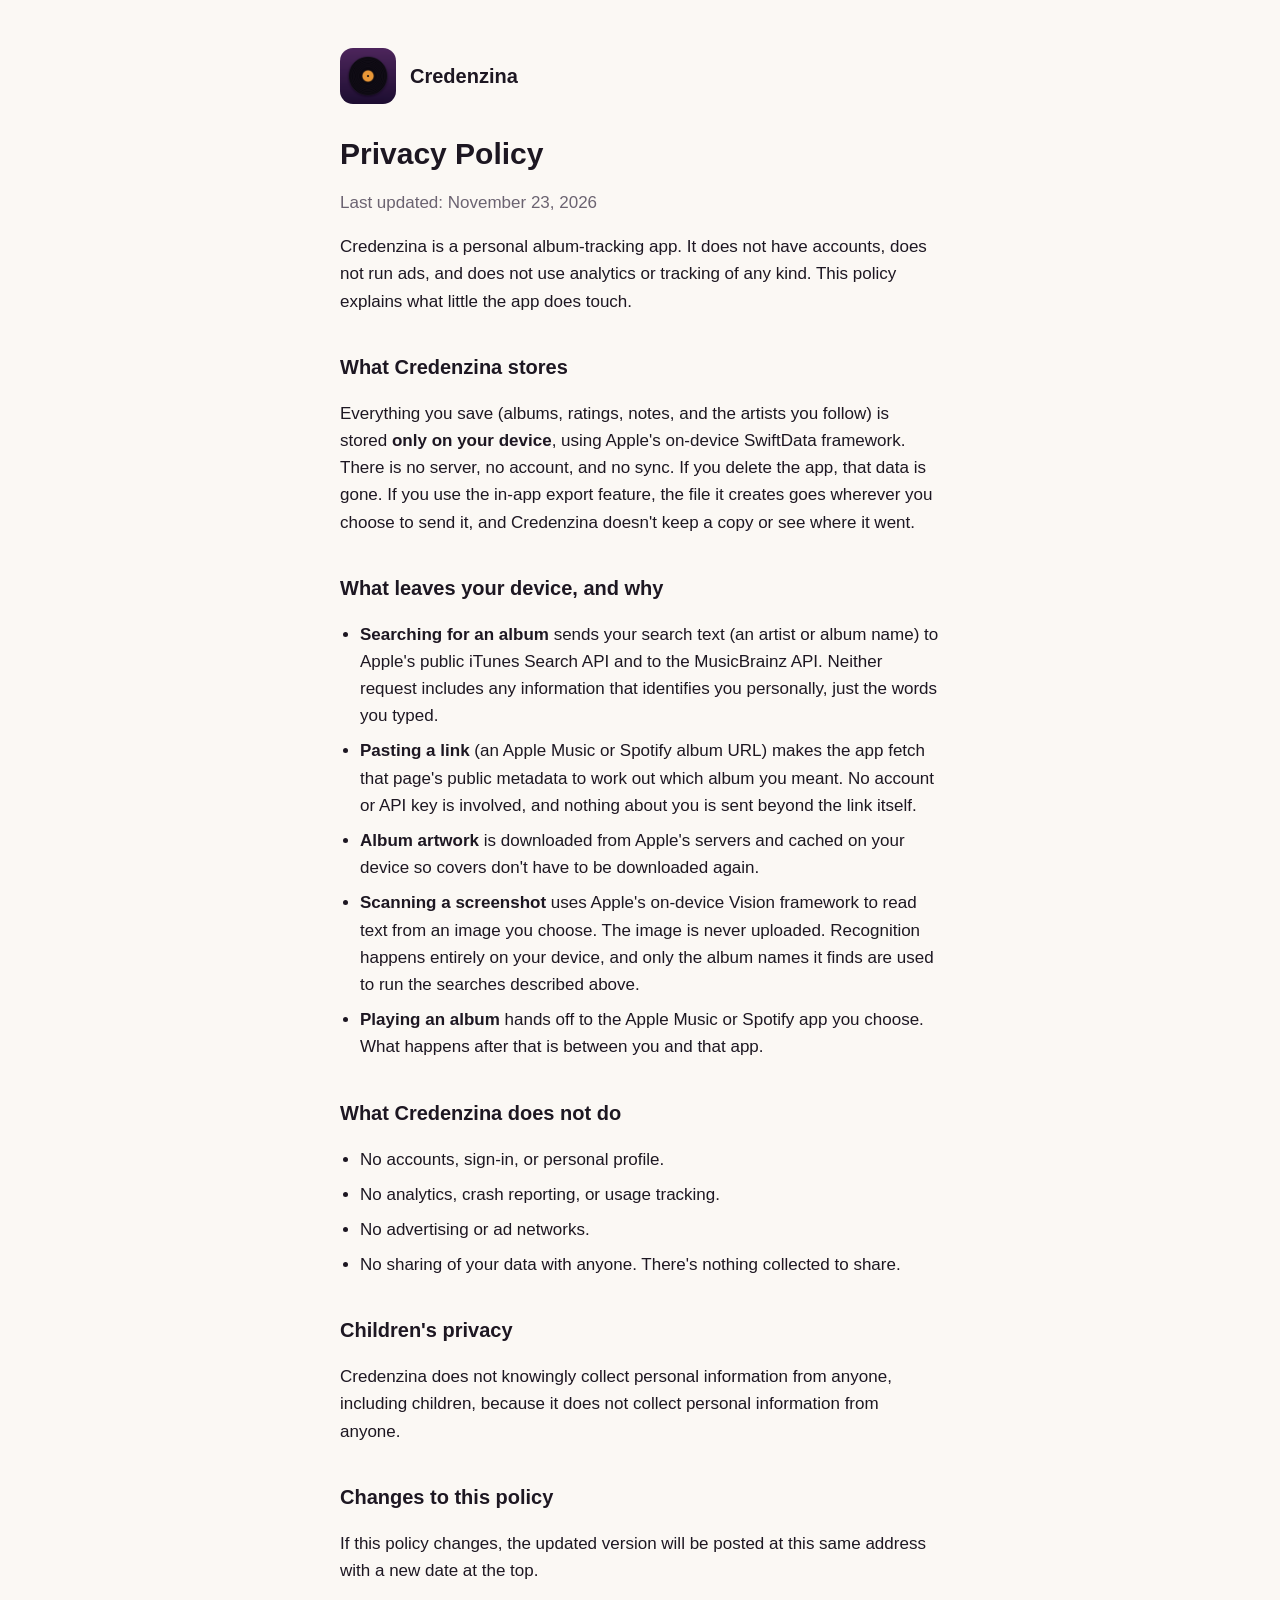
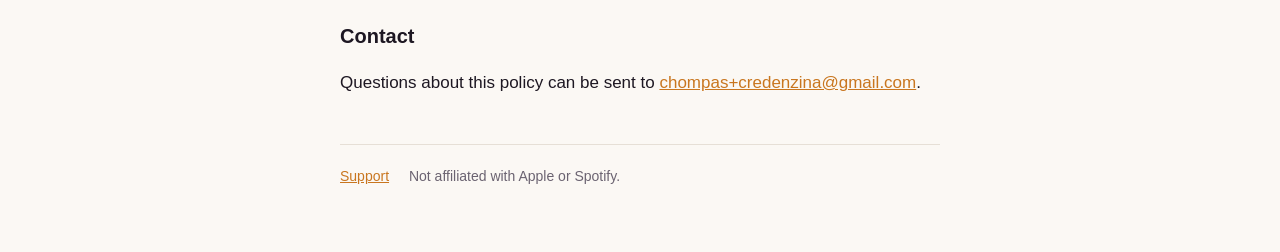
==== privacy.html @ 56e4a116 "Add Credenzina support and privacy pages Co-Authored-By: Claude Opus 5.5 <noreply@anthropic.com>" ====
<!doctype html>
<html lang="en">
<head>
  <meta charset="utf-8">
  <meta name="viewport" content="width=device-width, initial-scale=1">
  <title>Credenzina Privacy Policy</title>
  <link rel="icon" href="icon.png">
  <link rel="stylesheet" href="style.css">
</head>
<body>
<main>
  <header>
    <img src="icon.png" alt="">
    <a href="./">Credenzina</a>
  </header>

  <h1>Privacy Policy</h1>
  <p class="muted">Last updated: November 23, 2026</p>

  <p>Credenzina is a personal album-tracking app. It does not have accounts, does not run ads, and does not use analytics or tracking of any kind. This policy explains what little the app does touch.</p>

  <h2>What Credenzina stores</h2>
  <p>Everything you save (albums, ratings, notes, and the artists you follow) is stored <strong>only on your device</strong>, using Apple's on-device SwiftData framework. There is no server, no account, and no sync. If you delete the app, that data is gone. If you use the in-app export feature, the file it creates goes wherever you choose to send it, and Credenzina doesn't keep a copy or see where it went.</p>

  <h2>What leaves your device, and why</h2>
  <ul>
    <li><strong>Searching for an album</strong> sends your search text (an artist or album name) to Apple's public iTunes Search API and to the MusicBrainz API. Neither request includes any information that identifies you personally, just the words you typed.</li>
    <li><strong>Pasting a link</strong> (an Apple Music or Spotify album URL) makes the app fetch that page's public metadata to work out which album you meant. No account or API key is involved, and nothing about you is sent beyond the link itself.</li>
    <li><strong>Album artwork</strong> is downloaded from Apple's servers and cached on your device so covers don't have to be downloaded again.</li>
    <li><strong>Scanning a screenshot</strong> uses Apple's on-device Vision framework to read text from an image you choose. The image is never uploaded. Recognition happens entirely on your device, and only the album names it finds are used to run the searches described above.</li>
    <li><strong>Playing an album</strong> hands off to the Apple Music or Spotify app you choose. What happens after that is between you and that app.</li>
  </ul>

  <h2>What Credenzina does not do</h2>
  <ul>
    <li>No accounts, sign-in, or personal profile.</li>
    <li>No analytics, crash reporting, or usage tracking.</li>
    <li>No advertising or ad networks.</li>
    <li>No sharing of your data with anyone. There's nothing collected to share.</li>
  </ul>

  <h2>Children's privacy</h2>
  <p>Credenzina does not knowingly collect personal information from anyone, including children, because it does not collect personal information from anyone.</p>

  <h2>Changes to this policy</h2>
  <p>If this policy changes, the updated version will be posted at this same address with a new date at the top.</p>

  <h2>Contact</h2>
  <p>Questions about this policy can be sent to <a href="mailto:chompas+credenzina@gmail.com">chompas+credenzina@gmail.com</a>.</p>

  <footer>
    <a href="./">Support</a>
    <span>Not affiliated with Apple or Spotify.</span>
  </footer>
</main>
</body>
</html>
---- style.css ----
:root {
  color-scheme: light dark;
  --bg: #fbf8f4;
  --text: #1d1722;
  --muted: #6b6371;
  --accent: #c9761f;
  --rule: #e6dfd6;
}

@media (prefers-color-scheme: dark) {
  :root {
    --bg: #120d17;
    --text: #ece6f0;
    --muted: #a59cad;
    --accent: #e8963a;
    --rule: #2c2433;
  }
}

* { box-sizing: border-box; }

body {
  margin: 0;
  background: var(--bg);
  color: var(--text);
  font: 17px/1.6 -apple-system, BlinkMacSystemFont, "Helvetica Neue", sans-serif;
}

main {
  max-width: 640px;
  margin: 0 auto;
  padding: 48px 20px 64px;
}

header { display: flex; align-items: center; gap: 14px; margin-bottom: 32px; }
header img { width: 56px; height: 56px; border-radius: 13px; }
header a { color: inherit; text-decoration: none; font-weight: 600; font-size: 20px; }

h1 { font-size: 30px; line-height: 1.2; margin: 0 0 8px; }
h2 { font-size: 20px; margin: 36px 0 8px; }
p, li { color: var(--text); }
.muted { color: var(--muted); }
a { color: var(--accent); }
ul { padding-left: 20px; }
li { margin-bottom: 8px; }

footer {
  margin-top: 48px;
  padding-top: 20px;
  border-top: 1px solid var(--rule);
  color: var(--muted);
  font-size: 14px;
}
footer a { margin-right: 16px; }
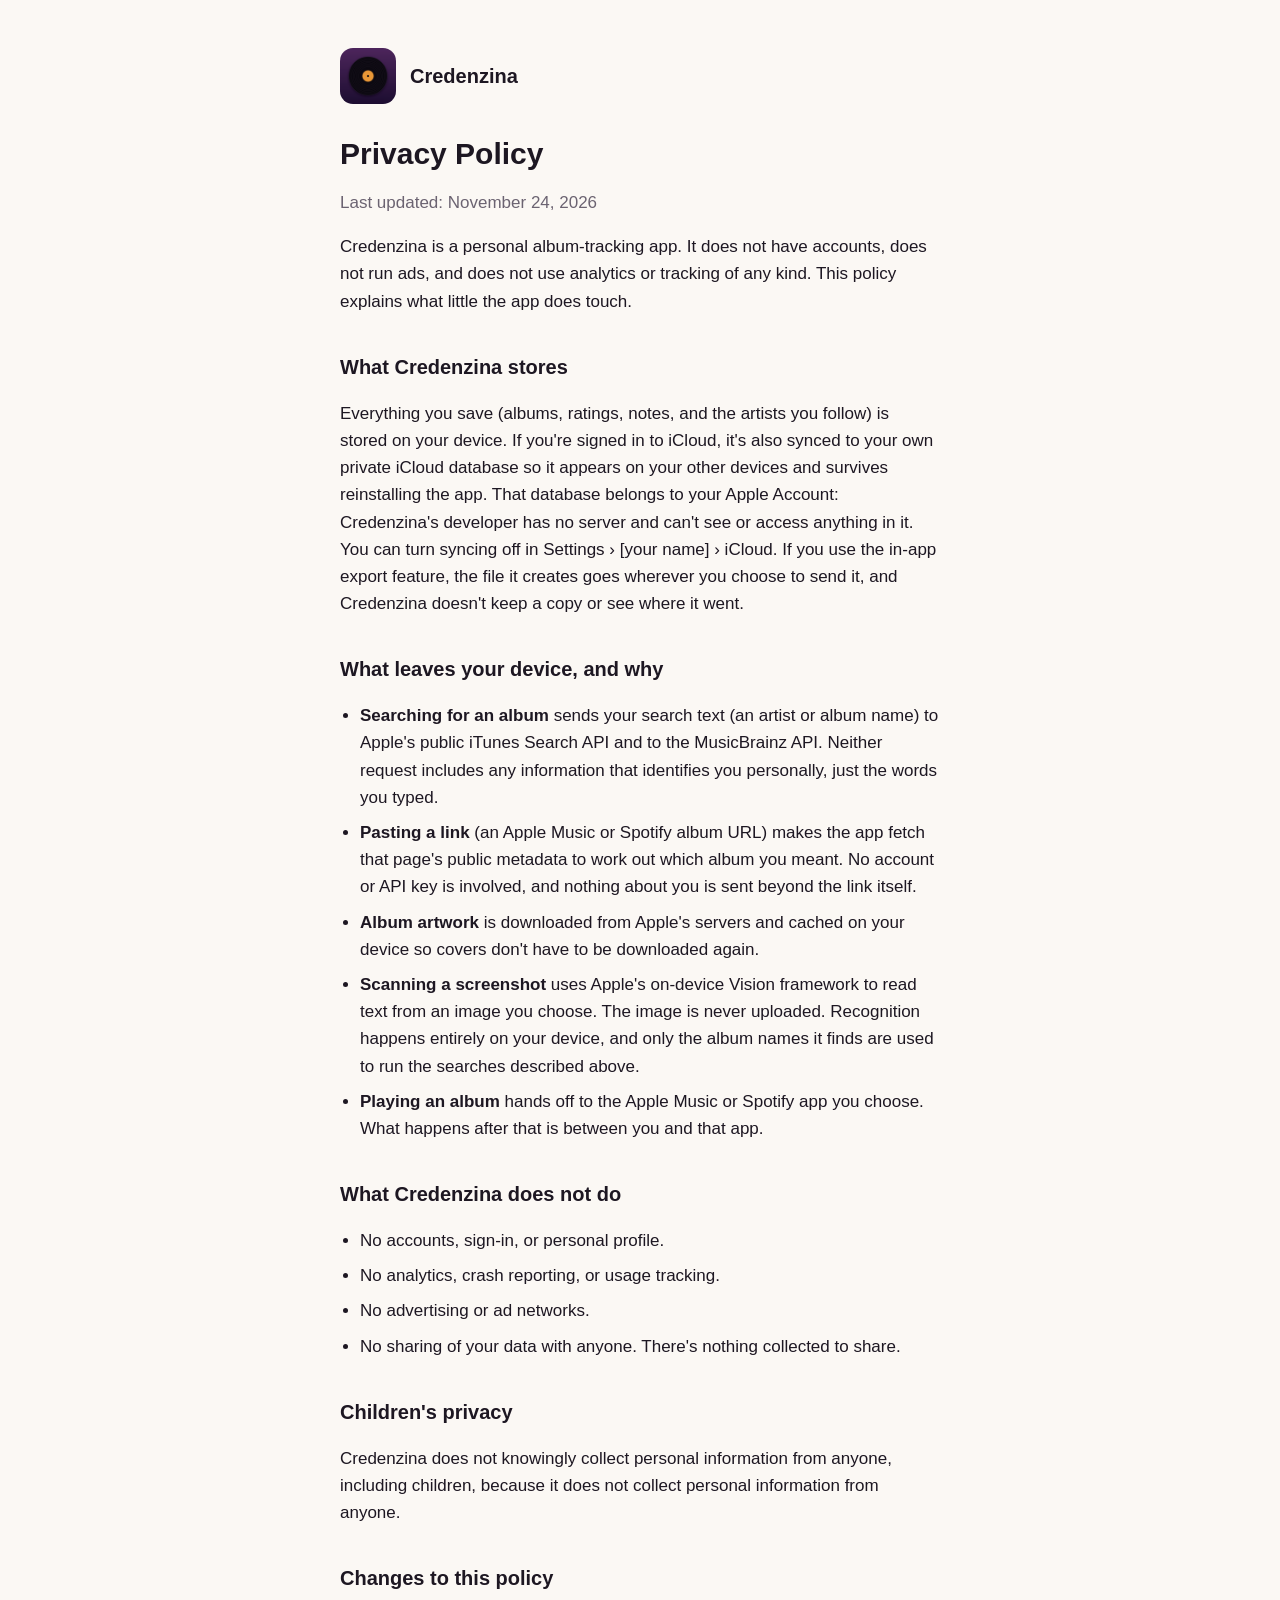
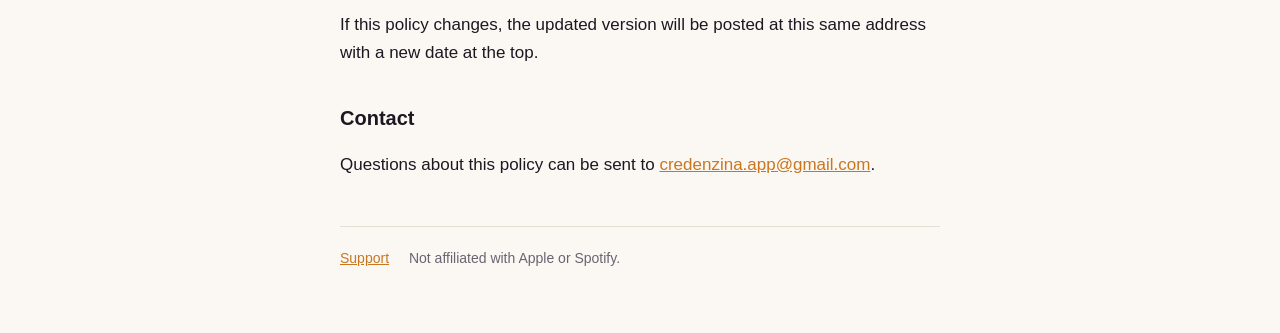
==== commit 3cce60d8: "Use the Credenzina contact address and mention iCloud sync Co-Authored-By: Claude Opus 5.5 <noreply@" ====
--- a/privacy.html
+++ b/privacy.html
@@ -15,12 +15,12 @@
   </header>
 
   <h1>Privacy Policy</h1>
-  <p class="muted">Last updated: November 23, 2026</p>
+  <p class="muted">Last updated: November 24, 2026</p>
 
   <p>Credenzina is a personal album-tracking app. It does not have accounts, does not run ads, and does not use analytics or tracking of any kind. This policy explains what little the app does touch.</p>
 
   <h2>What Credenzina stores</h2>
-  <p>Everything you save (albums, ratings, notes, and the artists you follow) is stored <strong>only on your device</strong>, using Apple's on-device SwiftData framework. There is no server, no account, and no sync. If you delete the app, that data is gone. If you use the in-app export feature, the file it creates goes wherever you choose to send it, and Credenzina doesn't keep a copy or see where it went.</p>
+  <p>Everything you save (albums, ratings, notes, and the artists you follow) is stored on your device. If you're signed in to iCloud, it's also synced to your own private iCloud database so it appears on your other devices and survives reinstalling the app. That database belongs to your Apple Account: Credenzina's developer has no server and can't see or access anything in it. You can turn syncing off in Settings › [your name] › iCloud. If you use the in-app export feature, the file it creates goes wherever you choose to send it, and Credenzina doesn't keep a copy or see where it went.</p>
 
   <h2>What leaves your device, and why</h2>
   <ul>
@@ -46,7 +46,7 @@
   <p>If this policy changes, the updated version will be posted at this same address with a new date at the top.</p>
 
   <h2>Contact</h2>
-  <p>Questions about this policy can be sent to <a href="mailto:chompas+credenzina@gmail.com">chompas+credenzina@gmail.com</a>.</p>
+  <p>Questions about this policy can be sent to <a href="mailto:credenzina.app@gmail.com">credenzina.app@gmail.com</a>.</p>
 
   <footer>
     <a href="./">Support</a>
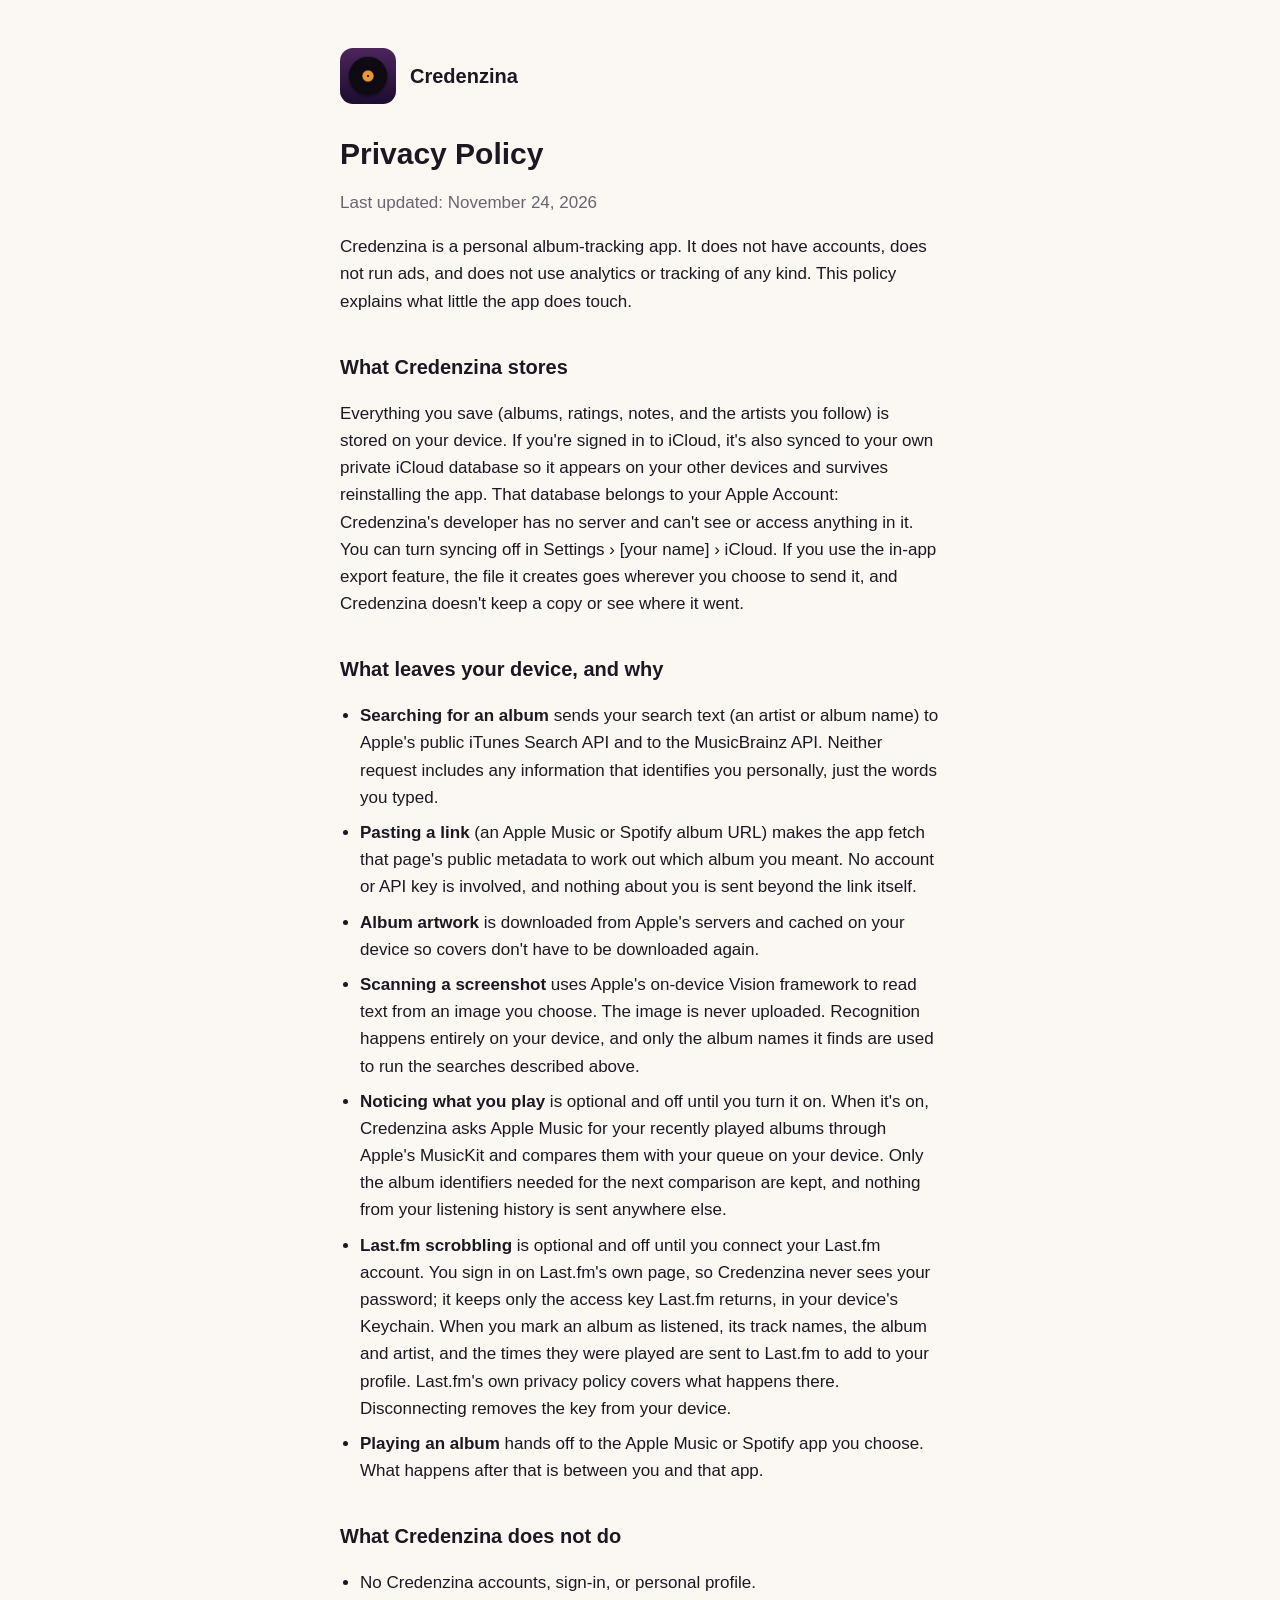
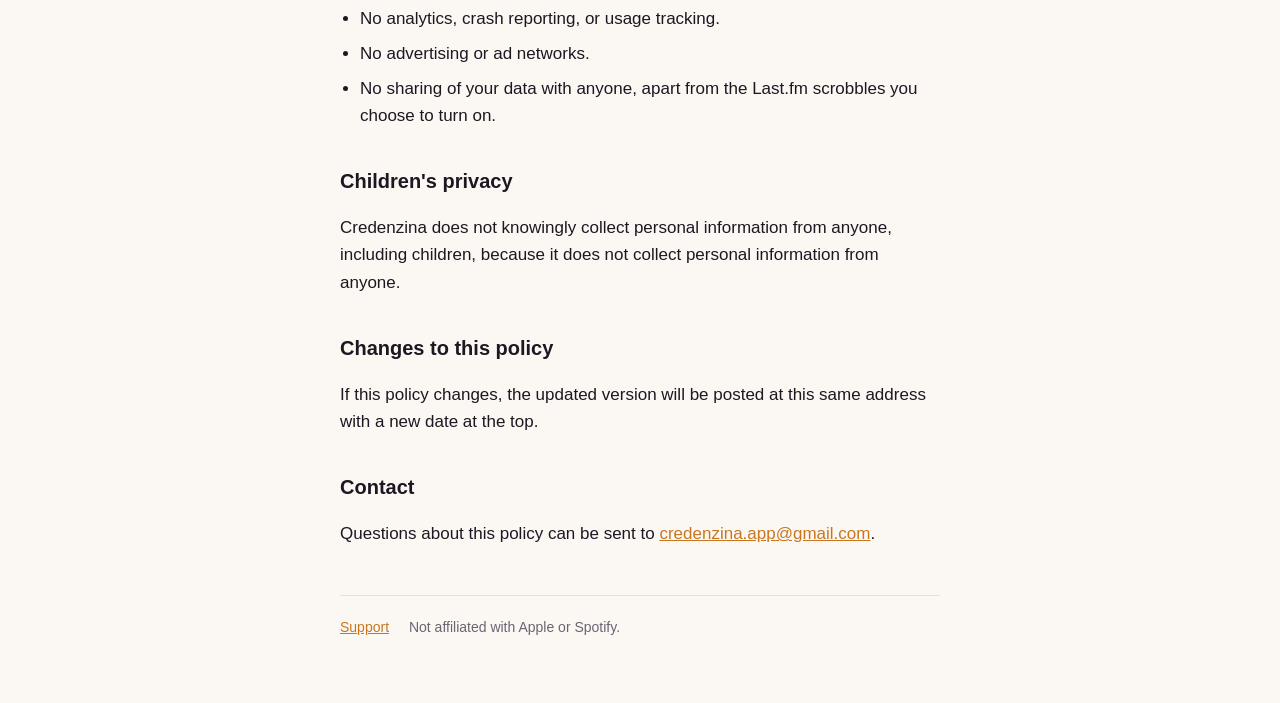
==== commit e2e28930: "Describe Apple Music play detection and Last.fm scrobbling Co-Authored-By: Claude Opus 5.5 <noreply@" ====
--- a/privacy.html
+++ b/privacy.html
@@ -28,15 +28,17 @@
     <li><strong>Pasting a link</strong> (an Apple Music or Spotify album URL) makes the app fetch that page's public metadata to work out which album you meant. No account or API key is involved, and nothing about you is sent beyond the link itself.</li>
     <li><strong>Album artwork</strong> is downloaded from Apple's servers and cached on your device so covers don't have to be downloaded again.</li>
     <li><strong>Scanning a screenshot</strong> uses Apple's on-device Vision framework to read text from an image you choose. The image is never uploaded. Recognition happens entirely on your device, and only the album names it finds are used to run the searches described above.</li>
+    <li><strong>Noticing what you play</strong> is optional and off until you turn it on. When it's on, Credenzina asks Apple Music for your recently played albums through Apple's MusicKit and compares them with your queue on your device. Only the album identifiers needed for the next comparison are kept, and nothing from your listening history is sent anywhere else.</li>
+    <li><strong>Last.fm scrobbling</strong> is optional and off until you connect your Last.fm account. You sign in on Last.fm's own page, so Credenzina never sees your password; it keeps only the access key Last.fm returns, in your device's Keychain. When you mark an album as listened, its track names, the album and artist, and the times they were played are sent to Last.fm to add to your profile. Last.fm's own privacy policy covers what happens there. Disconnecting removes the key from your device.</li>
     <li><strong>Playing an album</strong> hands off to the Apple Music or Spotify app you choose. What happens after that is between you and that app.</li>
   </ul>
 
   <h2>What Credenzina does not do</h2>
   <ul>
-    <li>No accounts, sign-in, or personal profile.</li>
+    <li>No Credenzina accounts, sign-in, or personal profile.</li>
     <li>No analytics, crash reporting, or usage tracking.</li>
     <li>No advertising or ad networks.</li>
-    <li>No sharing of your data with anyone. There's nothing collected to share.</li>
+    <li>No sharing of your data with anyone, apart from the Last.fm scrobbles you choose to turn on.</li>
   </ul>
 
   <h2>Children's privacy</h2>
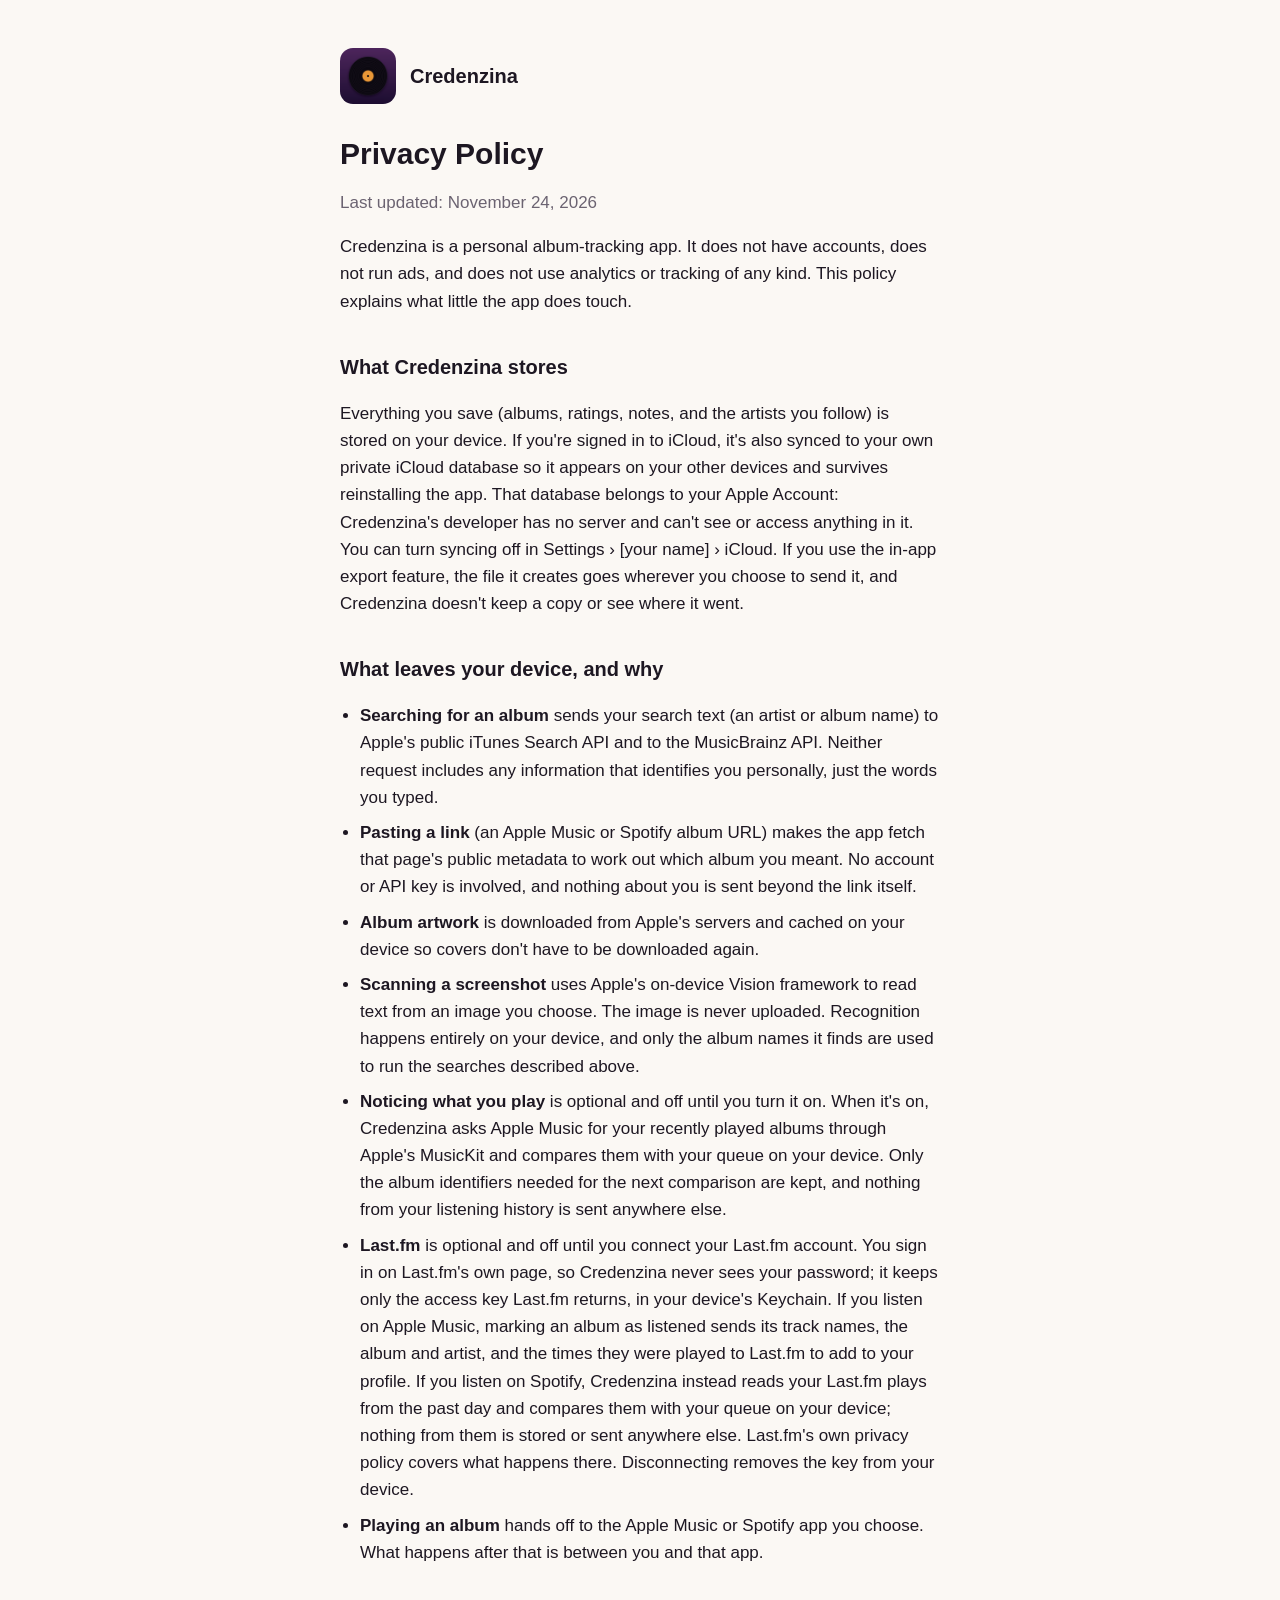
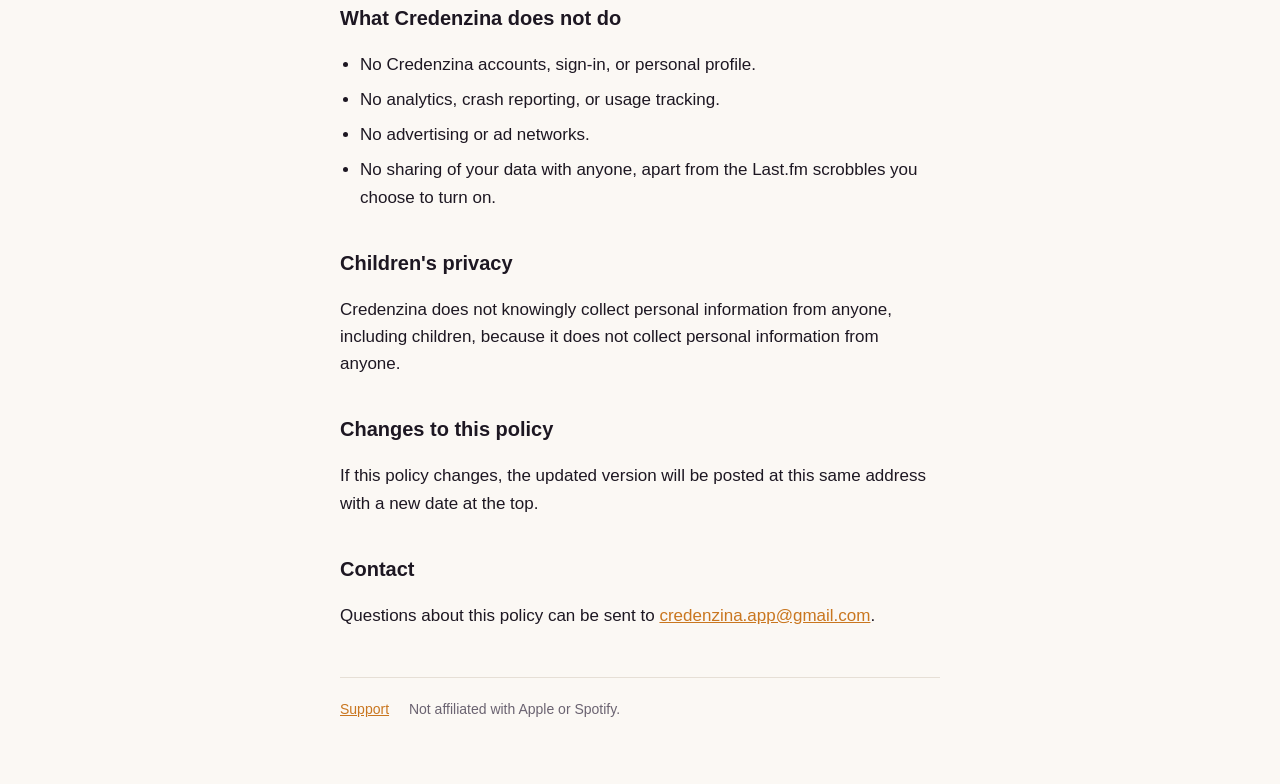
==== commit f49ab14e: "Describe reading Last.fm plays for Spotify listeners Co-Authored-By: Claude Opus 5.5 <noreply@anthro" ====
--- a/privacy.html
+++ b/privacy.html
@@ -29,7 +29,7 @@
     <li><strong>Album artwork</strong> is downloaded from Apple's servers and cached on your device so covers don't have to be downloaded again.</li>
     <li><strong>Scanning a screenshot</strong> uses Apple's on-device Vision framework to read text from an image you choose. The image is never uploaded. Recognition happens entirely on your device, and only the album names it finds are used to run the searches described above.</li>
     <li><strong>Noticing what you play</strong> is optional and off until you turn it on. When it's on, Credenzina asks Apple Music for your recently played albums through Apple's MusicKit and compares them with your queue on your device. Only the album identifiers needed for the next comparison are kept, and nothing from your listening history is sent anywhere else.</li>
-    <li><strong>Last.fm scrobbling</strong> is optional and off until you connect your Last.fm account. You sign in on Last.fm's own page, so Credenzina never sees your password; it keeps only the access key Last.fm returns, in your device's Keychain. When you mark an album as listened, its track names, the album and artist, and the times they were played are sent to Last.fm to add to your profile. Last.fm's own privacy policy covers what happens there. Disconnecting removes the key from your device.</li>
+    <li><strong>Last.fm</strong> is optional and off until you connect your Last.fm account. You sign in on Last.fm's own page, so Credenzina never sees your password; it keeps only the access key Last.fm returns, in your device's Keychain. If you listen on Apple Music, marking an album as listened sends its track names, the album and artist, and the times they were played to Last.fm to add to your profile. If you listen on Spotify, Credenzina instead reads your Last.fm plays from the past day and compares them with your queue on your device; nothing from them is stored or sent anywhere else. Last.fm's own privacy policy covers what happens there. Disconnecting removes the key from your device.</li>
     <li><strong>Playing an album</strong> hands off to the Apple Music or Spotify app you choose. What happens after that is between you and that app.</li>
   </ul>
 
